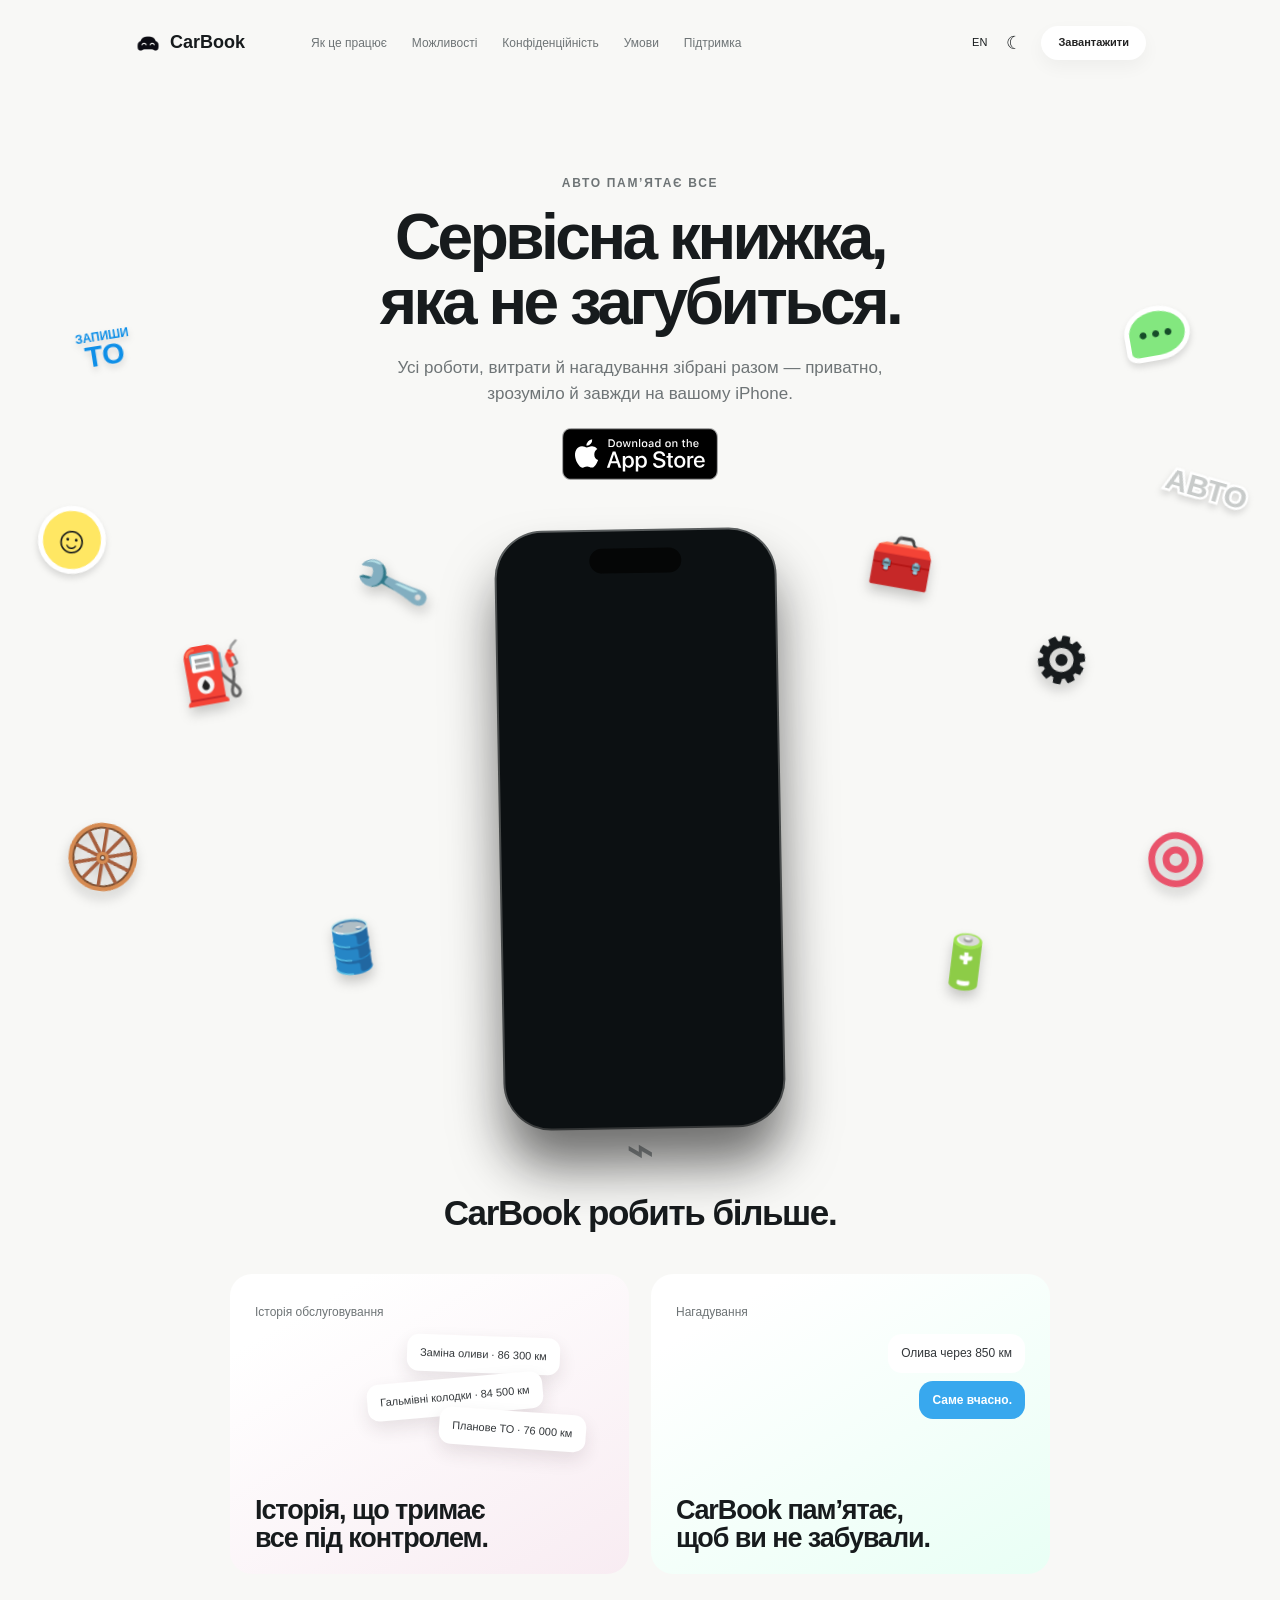
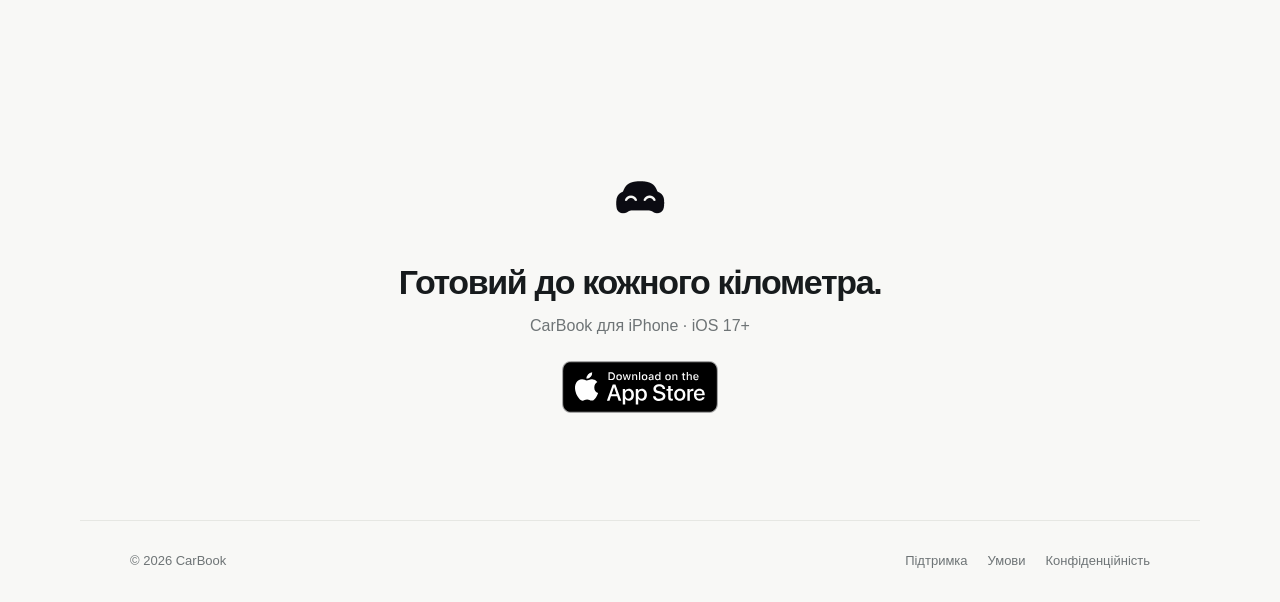
==== uk/index.html @ eee09c9c "Publish CarBook website" ====
<!doctype html>
<html lang="uk"><head><meta charset="utf-8"><meta name="viewport" content="width=device-width,initial-scale=1"><meta name="theme-color" content="#dedede"><title>CarBook — авто пам’ятає все</title><meta name="description" content="Історія обслуговування, пробіг і нагадування про авто в одному приватному застосунку для iPhone."><link rel="icon" href="../assets/carbook-logo-transparent-v3.png"><script src="../assets/preferences.js?v=2"></script><link rel="stylesheet" href="../assets/style.css?v=11"><link rel="stylesheet" href="../assets/site-header.css?v=5"></head>
<body class="landing"><a class="skip" href="#main">Перейти до вмісту</a><div class="page-canvas"><header><a class="brand" href="index.html"><img src="../assets/carbook-logo-transparent-v3.png" width="28" height="28" alt="">CarBook</a><nav aria-label="Головна навігація"><a href="#how">Як це працює</a><a href="#features">Можливості</a><a href="privacy.html">Конфіденційність</a><a href="terms.html">Умови</a><a href="support.html">Підтримка</a></nav><div class="controls"><a class="language" href="../index.html" lang="en">EN</a><button id="theme" data-icon-only="true" type="button" aria-label="Колірна тема" data-light="Світла" data-dark="Темна">☾</button><a class="nav-cta" href="#download">Завантажити</a></div></header>
<main id="main"><section class="hero" id="how"><div class="hero-copy"><p class="kicker">АВТО ПАМ’ЯТАЄ ВСЕ</p><h1>Сервісна книжка,<br>яка не загубиться.</h1><p>Усі роботи, витрати й нагадування зібрані разом — приватно, зрозуміло й завжди на вашому iPhone.</p><button class="app-store-cta" type="button" disabled title="Посилання на App Store буде додано згодом"><img src="../assets/app-store-badge.svg" width="156" height="52" alt="Download on the App Store"></button></div><div class="sticker sticker-blue"><span>ЗАПИШИ</span><strong>ТО</strong></div><div class="sticker sticker-green">●●●</div><div class="sticker sticker-yellow">☺</div><div class="sticker sticker-fuel" aria-hidden="true">⛽</div><div class="sticker sticker-wheel" aria-hidden="true">🛞</div><div class="sticker sticker-brake" aria-hidden="true">◎</div><div class="sticker sticker-gear" aria-hidden="true">⚙</div><div class="sticker sticker-oil" aria-hidden="true">🛢️</div><div class="sticker sticker-battery" aria-hidden="true">🔋</div><div class="sticker sticker-wrench" aria-hidden="true">🔧</div><div class="sticker sticker-tools" aria-hidden="true">🧰</div><div class="sticker sticker-white">АВТО</div><div class="phone-scene"><div class="phone"><div class="speaker"></div><div class="screen-slides"><div class="theme-slides light-slides"><img src="../assets/screen-uk-light-1.png" width="1206" height="2622" alt="Огляд автомобіля в CarBook у світлій темі"><img src="../assets/screen-uk-light-2.png" width="1206" height="2622" alt="Нагадування CarBook у світлій темі"><img src="../assets/screen-uk-light-3.png" width="1206" height="2622" alt="Додавання запису в CarBook у світлій темі"></div><div class="theme-slides dark-slides"><img src="../assets/screen-uk-dark-1.png" width="1206" height="2622" alt="Огляд автомобіля в CarBook у темній темі"><img src="../assets/screen-uk-dark-2.png" width="1206" height="2622" alt="Додавання заправки в CarBook у темній темі"><img src="../assets/screen-uk-dark-3.png" width="1206" height="2622" alt="Автомобілі CarBook у темній темі"></div></div></div></div></section>
<section class="features" id="features"><div class="little-car">⌁</div><h2>CarBook робить більше.</h2><div class="feature-grid"><article class="feature-card records"><span class="card-label">Історія обслуговування</span><div class="record-stack"><span>Заміна оливи · 86 300 км</span><span>Гальмівні колодки · 84 500 км</span><span>Планове ТО · 76 000 км</span></div><h3>Історія, що тримає все під контролем.</h3></article><article class="feature-card reminders"><span class="card-label">Нагадування</span><div class="reminder-chat"><span>Олива через 850 км</span><b>Саме вчасно.</b></div><h3>CarBook пам’ятає, щоб ви не забували.</h3></article></div></section>
<section class="download" id="download"><img src="../assets/carbook-logo-transparent-v3.png" width="64" height="64" alt="CarBook"><h2>Готовий до кожного кілометра.</h2><p>CarBook для iPhone · iOS 17+</p><button class="app-store-cta download-store-cta" type="button" disabled title="Посилання на App Store буде додано згодом"><img src="../assets/app-store-badge.svg" width="156" height="52" alt="Download on the App Store"></button></section></main><footer><span>© 2026 CarBook</span><nav><a href="support.html">Підтримка</a><a href="terms.html">Умови</a><a href="privacy.html">Конфіденційність</a></nav></footer></div></body></html>
---- assets/style.css ----
:root{color-scheme:light;--outer:#dedede;--paper:#f8f8f6;--text:#171b1d;--muted:#6e7476;--line:#e6e7e3;--ink:#172225;--accent:#148add}
html[data-theme=dark]{color-scheme:dark;--outer:#121517;--paper:#1b1f21;--text:#f5f6f3;--muted:#a6abad;--line:#343a3c;--ink:#f2f5f5;--accent:#69bfff}
*{box-sizing:border-box}html{scroll-behavior:smooth;scroll-padding-top:80px}body{margin:0;background:var(--outer);color:var(--text);font:16px/1.55 -apple-system,BlinkMacSystemFont,"Segoe UI",sans-serif;-webkit-font-smoothing:antialiased}a{color:inherit;text-underline-offset:4px}a:focus-visible,button:focus-visible,summary:focus-visible{outline:3px solid var(--accent);outline-offset:4px}.skip{position:fixed;left:16px;top:-90px;z-index:50;background:var(--paper);padding:8px}.skip:focus{top:12px}.page-canvas{width:min(1120px,calc(100% - 120px));margin:92px auto;background:var(--paper);overflow:hidden;box-shadow:0 1px 0 #0000000a}.landing main{max-width:none;padding:0}.hero{position:relative;min-height:970px;padding:88px 70px 0;text-align:center;overflow:hidden}.hero-copy{position:relative;z-index:4;width:min(570px,100%);margin:auto}.kicker{margin:0 0 12px;color:var(--muted);font-size:12px;font-weight:700;letter-spacing:.14em}.hero h1{margin:0;font-size:clamp(46px,5vw,68px);line-height:1.02;letter-spacing:-.055em}.hero-copy>p:not(.kicker){max-width:510px;margin:20px auto;color:var(--muted);font-size:17px}.primary-cta,.nav-cta{display:inline-flex;align-items:center;justify-content:center;border-radius:999px;background:var(--ink);color:var(--paper);font-weight:650;text-decoration:none}.primary-cta{min-height:44px;padding:0 24px;font-size:14px}.phone-scene{position:absolute;z-index:3;left:50%;top:395px;width:440px;height:560px;transform:translateX(-50%)}.phone{position:absolute;left:50%;top:0;width:278px;height:596px;padding:10px;border-radius:46px;background:#0c1012;box-shadow:0 38px 52px #1119,0 0 0 2px #5e6263;transform:translateX(-50%) rotate(-1deg);overflow:hidden}.phone:before{content:"";position:absolute;z-index:3;top:17px;left:50%;width:92px;height:25px;border-radius:18px;background:#050606;transform:translateX(-50%)}.phone img{display:block;width:100%;height:100%;border-radius:37px;object-fit:cover;object-position:top}.prop{position:absolute;display:grid;place-items:center;font-weight:800;box-shadow:0 14px 24px #1821262c}.wrench{right:16px;top:22px;width:84px;height:28px;border-radius:10px;background:#34393c;color:#9da3a5;transform:rotate(28deg)}.key{right:-6px;top:340px;width:110px;height:48px;border-radius:40px;background:#1f2c46;color:#111827;transform:rotate(-7deg)}.tag{left:-40px;top:350px;width:92px;height:56px;padding:10px;border-radius:8px;background:#158ddd;color:#fff;font-size:12px;line-height:1.1;transform:rotate(14deg)}.sticker{position:absolute;z-index:2;display:grid;place-items:center;font-weight:900;filter:drop-shadow(0 4px 3px #0002);user-select:none}.sticker-blue{left:8%;top:215px;color:#0e8fe8;transform:rotate(-9deg);font-size:15px;line-height:.9}.sticker-blue span{font-size:12px}.sticker-blue strong{font-size:29px}.sticker-green{right:9%;top:215px;width:66px;height:54px;border:5px solid #fff;border-radius:50% 50% 50% 18%;background:#83e77f;color:#164d29;letter-spacing:3px;transform:rotate(-10deg)}.sticker-yellow{left:-22px;top:390px;width:68px;height:68px;border:5px solid #fff;border-radius:50%;background:#ffe763;font-size:38px;transform:rotate(7deg)}.sticker-red{left:14%;top:510px;width:64px;height:62px;border:5px solid #fff;border-radius:19px;background:#ef7058;color:#fff;font-size:34px;transform:rotate(-10deg)}.sticker-pink{left:5%;top:690px;width:68px;height:68px;border:5px solid #fff;border-radius:50%;background:#ef5e8b;color:#fff;font-size:44px}.sticker-orange{right:5%;top:665px;width:64px;height:70px;border:5px solid #fff;border-radius:14px;background:#f49e57;color:#fff;font-size:35px;transform:rotate(-8deg)}.sticker-note{right:18%;top:495px;width:58px;height:65px;border:5px solid #fff;border-radius:12px;background:#ffd767;color:#a86b00;font-size:33px;transform:rotate(8deg)}.sticker-white{right:-8px;top:365px;color:#c8cbca;font-size:30px;-webkit-text-stroke:5px #fff;paint-order:stroke fill;transform:rotate(16deg)}
.features{padding:20px 70px 90px;text-align:center}.little-car{height:56px;font-size:48px;line-height:1;color:#929798}.features>h2{margin:4px 0 34px;font-size:35px;letter-spacing:-.04em}.feature-grid{display:grid;grid-template-columns:1fr 1fr;gap:22px;max-width:820px;margin:auto}.feature-card{position:relative;min-height:300px;padding:25px;text-align:left;border-radius:22px;overflow:hidden}.records{background:linear-gradient(150deg,#fff 15%,#f8ecf2)}.reminders{background:linear-gradient(150deg,#fff 15%,#e9fff5)}html[data-theme=dark] .records{background:linear-gradient(150deg,#272b2e,#3a2932)}html[data-theme=dark] .reminders{background:linear-gradient(150deg,#272b2e,#183a2c)}.card-label{font-size:12px;color:var(--muted)}.feature-card h3{position:absolute;left:25px;bottom:22px;max-width:270px;margin:0;font-size:27px;line-height:1.02;letter-spacing:-.04em}.record-stack{position:absolute;top:62px;right:-18px;width:280px;height:125px}.record-stack span{position:absolute;padding:10px 13px;border-radius:12px;background:#fff;color:#34383b;box-shadow:0 8px 18px #33242c1c;font-size:11px;white-space:nowrap}.record-stack span:nth-child(1){top:0;left:40px;transform:rotate(2deg)}.record-stack span:nth-child(2){top:42px;left:0;transform:rotate(-5deg)}.record-stack span:nth-child(3){top:75px;left:72px;transform:rotate(4deg)}.reminder-chat{position:absolute;top:60px;right:25px;display:grid;gap:8px}.reminder-chat span,.reminder-chat b{display:block;max-width:220px;padding:10px 13px;border-radius:14px;font-size:12px}.reminder-chat span{background:#fff;color:#34383b}.reminder-chat b{justify-self:end;background:#38a8ee;color:#fff}.download{padding:100px 24px;text-align:center;border-top:1px solid var(--line)}.download img{border-radius:15px}.download h2{margin:20px 0 5px;font-size:34px;letter-spacing:-.04em}.download p{margin:0 0 22px;color:var(--muted)}.download button{border:0;border-radius:999px;background:var(--ink);color:var(--paper);padding:13px 22px;font:inherit;font-weight:650}.landing footer{display:flex;align-items:center;gap:24px;padding:30px 50px;border-top:1px solid var(--line);color:var(--muted);font-size:13px}.landing footer nav{display:flex;gap:20px;margin-left:auto}.landing footer a{text-decoration:none}
html{background:var(--outer)}body:not(.landing){width:min(1120px,calc(100% - 120px));min-height:calc(100vh - 184px);margin:92px auto;background:var(--paper);box-shadow:0 1px 0 #0000000a}body:not(.landing) main{max-width:900px;margin:auto;padding:0 24px}.legal{max-width:760px;margin:auto;padding:70px 0 100px}.legal h1{font-size:clamp(40px,6vw,58px);line-height:1.05;letter-spacing:-.04em}.legal h2{margin-top:40px}.legal p,.legal .updated{color:var(--muted)}.eyebrow{font-size:12px;color:var(--accent);letter-spacing:.12em}.lead{font-size:18px}.button{display:inline-block;color:var(--accent)}details{padding:19px 0;border-bottom:1px solid var(--line)}summary{cursor:pointer;font-weight:650}details p{font-size:15px}body:not(.landing)>footer{max-width:none;margin:auto;padding:30px 50px;border-top:1px solid var(--line);display:flex;justify-content:space-between;color:var(--muted);font-size:13px}.download>img{border-radius:0}html[data-theme=light] .download>img{filter:invert(1)}
@media(max-width:900px){.page-canvas,body:not(.landing){width:calc(100% - 36px);margin:18px auto}.hero{padding-left:30px;padding-right:30px}.features{padding-left:30px;padding-right:30px}.sticker-blue{left:3%}.sticker-green{right:3%}}
@media(max-width:650px){.page-canvas,body:not(.landing){width:100%;margin:0}.hero{min-height:900px;padding:65px 20px 0}.hero h1{font-size:48px}.hero-copy>p:not(.kicker){font-size:16px}.phone-scene{top:390px;transform:translateX(-50%) scale(.84);transform-origin:top center}.sticker{transform:scale(.72)}.sticker-blue{top:300px}.sticker-green{top:320px}.sticker-yellow{top:470px}.sticker-red{top:610px;left:2%}.sticker-note{top:565px;right:4%}.sticker-pink,.sticker-orange,.sticker-white{display:none}.features{padding:10px 20px 70px}.feature-grid{grid-template-columns:1fr}.feature-card{min-height:285px}.landing footer{padding:25px 20px;flex-wrap:wrap}.landing footer nav{width:100%;margin:0}.download{padding:75px 20px}.legal{padding:48px 0 72px}body:not(.landing)>footer{padding:25px 20px}}
@media(prefers-reduced-motion:reduce){html{scroll-behavior:auto}}
.app-store-cta{display:inline-block;margin-bottom:34px;padding:0;border:0;background:transparent;line-height:0;cursor:default}.app-store-cta img{display:block;width:156px;height:auto;border-radius:0}.download .app-store-cta{margin:0;padding:0;border:0;background:transparent}.download .app-store-cta img{width:156px;height:auto;border-radius:0}.phone-scene{top:445px}.hero{min-height:1020px}.phone>.screen-slides{position:absolute;inset:10px;border-radius:37px;overflow:hidden}.phone>.screen-slides img{position:absolute;inset:0;width:100%;height:100%;border-radius:37px;object-fit:cover;opacity:0;animation:phoneSlides 9s infinite}.phone>.screen-slides img:nth-child(1){animation-delay:0s}.phone>.screen-slides img:nth-child(2){animation-delay:3s}.phone>.screen-slides img:nth-child(3){animation-delay:6s}@keyframes phoneSlides{0%,29%{opacity:1}33%,96%{opacity:0}100%{opacity:1}}@media(max-width:650px){.phone-scene{top:455px}.hero{min-height:960px}}@media(prefers-reduced-motion:reduce){.phone>.screen-slides img{animation:none;opacity:0}.phone>.screen-slides img:first-child{opacity:1}}
.theme-slides{display:none;position:absolute;inset:0}.theme-slides.light-slides{display:block}html[data-theme=dark] .theme-slides.light-slides{display:none}html[data-theme=dark] .theme-slides.dark-slides{display:block}.phone>.screen-slides .theme-slides img:nth-child(1){animation-delay:0s}.phone>.screen-slides .theme-slides img:nth-child(2){animation-delay:3s}.phone>.screen-slides .theme-slides img:nth-child(3){animation-delay:6s}@media(prefers-reduced-motion:reduce){.phone>.screen-slides .theme-slides img{opacity:0}.phone>.screen-slides .theme-slides img:first-child{opacity:1}}

/* Full-viewport shell with the original content measure preserved. */
html,body{background:var(--paper)}
.page-canvas{width:100%;margin:0;background:var(--paper);box-shadow:none}
.landing header,.hero,.features,.landing footer{width:min(1120px,100%);margin-left:auto;margin-right:auto}
body:not(.landing){width:100%;min-height:100vh;margin:0;background:var(--paper);box-shadow:none}
body:not(.landing)>header{width:min(1120px,100%);margin-left:auto;margin-right:auto}
body:not(.landing)>footer{width:min(1120px,100%);margin-left:auto;margin-right:auto}
@media(max-width:900px){.page-canvas,body:not(.landing){width:100%;margin:0}}

/* Themed sticker field spans the viewport while the core hero content stays centered. */
.page-canvas{overflow:visible}
.hero{width:100%;max-width:none;overflow:visible}
.sticker-blue{left:max(28px,6vw);top:245px}
.sticker-green{right:max(30px,7vw);top:220px}
.sticker-yellow{left:max(18px,3vw);top:420px}
.sticker-white{right:max(18px,2.5vw);top:380px}
.sticker-fuel,.sticker-wheel,.sticker-brake,.sticker-gear{border:5px solid #fff;filter:drop-shadow(0 5px 5px #0002)}
.sticker-fuel{left:max(70px,15vw);top:555px;width:68px;height:68px;border-radius:18px;background:#65b7ed;font-size:34px;transform:rotate(-9deg)}
.sticker-wheel{left:max(24px,6vw);top:725px;width:72px;height:72px;border-radius:50%;background:#222;color:#e9eeef;font-size:54px;line-height:1;transform:rotate(8deg)}
.sticker-brake{right:max(28px,7vw);top:710px;width:72px;height:72px;border-radius:50%;background:#ef5e78;color:#fff;font-size:50px;line-height:1;transform:rotate(-7deg)}
.sticker-gear{right:max(90px,17vw);top:520px;width:70px;height:70px;border-radius:18px;background:#f1a24f;color:#fff;font-size:44px;transform:rotate(10deg)}
@media(max-width:650px){.hero{overflow:hidden}.sticker-blue{left:3%;top:300px}.sticker-green{right:3%;top:320px}.sticker-yellow{left:-12px;top:470px}.sticker-white{display:none}.sticker-fuel{left:2%;top:610px}.sticker-gear{right:2%;top:585px}.sticker-wheel,.sticker-brake{display:none}}

/* Parts keep their own silhouettes: no surrounding cards, rings or tiles. */
.sticker-fuel,.sticker-wheel,.sticker-brake,.sticker-gear,.sticker-oil,.sticker-battery,.sticker-wrench,.sticker-tools{width:auto;height:auto;border:0;border-radius:0;background:transparent;color:var(--text);font-size:54px;line-height:1;filter:drop-shadow(0 7px 6px #0003)}
.sticker-fuel{left:max(72px,14vw);top:560px;transform:rotate(-10deg)}
.sticker-wheel{left:max(26px,5vw);top:740px;font-size:62px;transform:rotate(9deg)}
.sticker-brake{right:max(28px,6vw);top:735px;color:#e9536b;font-size:68px;transform:rotate(-8deg)}
.sticker-gear{right:max(85px,15vw);top:545px;font-size:62px;transform:rotate(12deg)}
.sticker-oil{left:max(150px,25vw);top:835px;font-size:51px;transform:rotate(-8deg)}
.sticker-battery{right:max(145px,22vw);top:850px;font-size:52px;transform:rotate(7deg)}
.sticker-wrench{left:max(170px,28vw);top:470px;font-size:54px;transform:rotate(-18deg)}
.sticker-tools{right:max(175px,27vw);top:450px;font-size:52px;transform:rotate(10deg)}
@media(max-width:900px){.sticker-wrench{left:20vw}.sticker-tools{right:19vw}.sticker-oil{left:18vw}.sticker-battery{right:17vw}}
@media(max-width:650px){.sticker-fuel{left:2%;top:610px}.sticker-gear{right:3%;top:590px}.sticker-wrench{left:7%;top:760px}.sticker-wheel,.sticker-brake,.sticker-oil,.sticker-battery,.sticker-tools{display:none}}
.download{border-top:0}
---- assets/site-header.css ----
header{position:relative;z-index:20;display:flex;align-items:center;gap:28px;padding:26px 54px;background:transparent}header .brand{display:flex;align-items:center;gap:8px;font-size:18px;font-weight:750;text-decoration:none}header .brand img{width:28px;height:28px;border-radius:0;object-fit:contain}html[data-theme=light] header .brand img{filter:invert(1)}header nav{display:flex;gap:25px;margin-left:38px}header nav a{color:var(--muted);font-size:12px;text-decoration:none}header nav a:hover{color:var(--text)}header .controls{display:flex;align-items:center;gap:13px;margin-left:auto}header .language{font-size:11px;text-decoration:none}header #theme{width:28px;height:28px;padding:0;border:0;background:none;color:inherit;font-size:18px;cursor:pointer}.nav-cta{min-height:34px;padding:0 17px;background:#fff!important;color:#222!important;box-shadow:0 7px 18px #0000000b;font-size:11px}
@media(max-width:900px){header{padding:22px 26px;gap:18px}header nav{display:none}header .controls{margin-left:auto}}
@media(max-width:480px){header{padding:18px 20px}.nav-cta{display:none}header .brand{font-size:17px}}
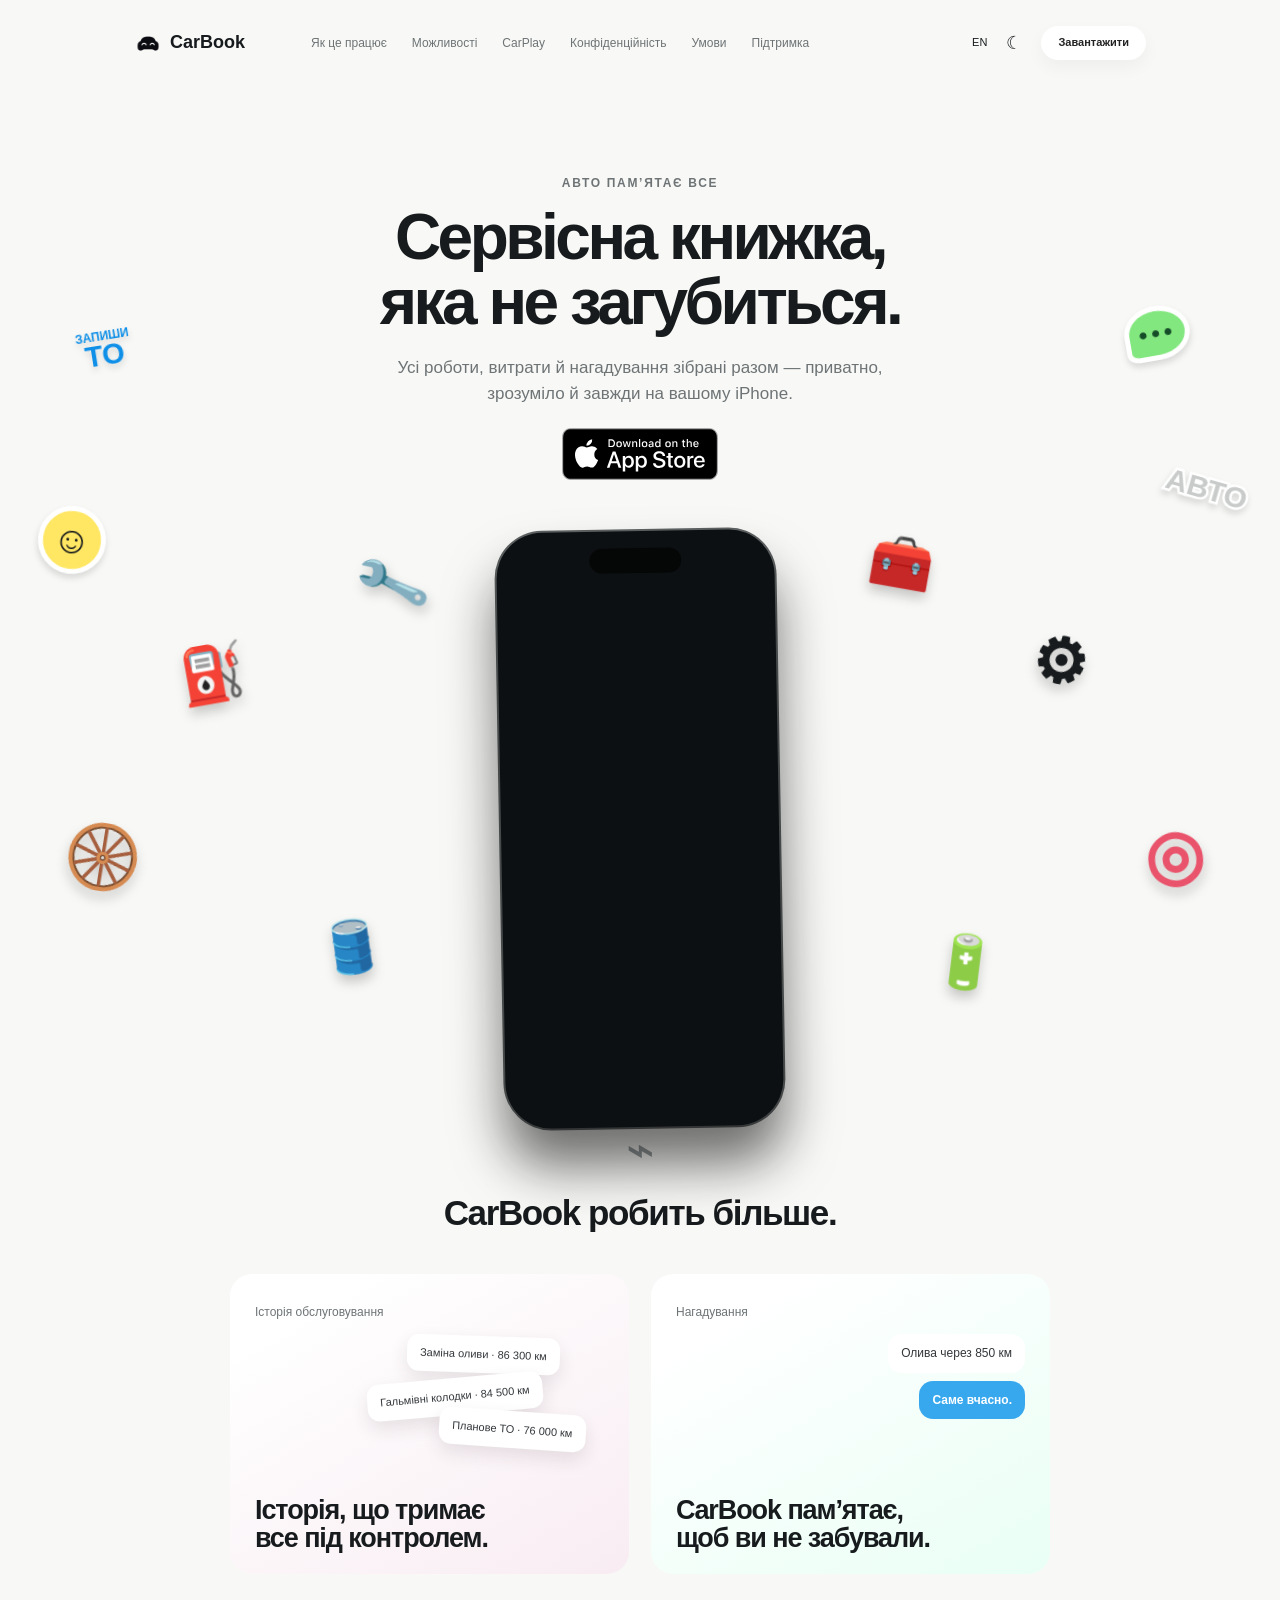
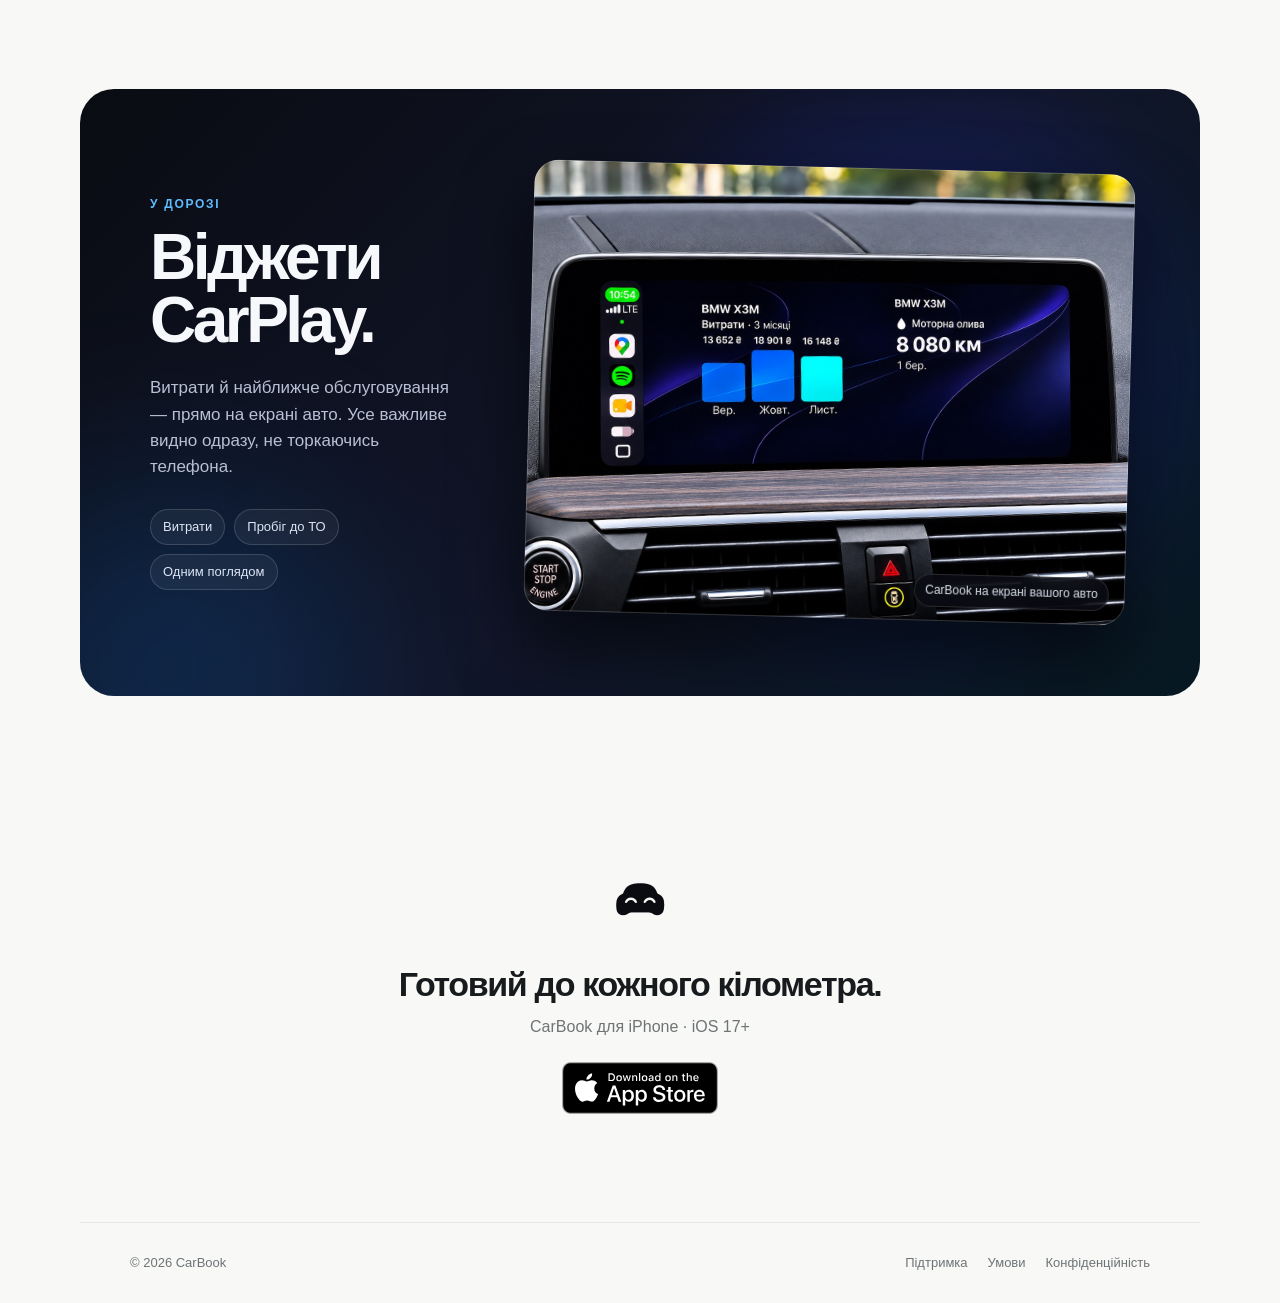
==== commit 0c1a2272: "Add CarPlay widgets section to landing page" ====
--- a/uk/index.html
+++ b/uk/index.html
@@ -1,6 +1,7 @@
 <!doctype html>
-<html lang="uk"><head><meta charset="utf-8"><meta name="viewport" content="width=device-width,initial-scale=1"><meta name="theme-color" content="#dedede"><title>CarBook — авто пам’ятає все</title><meta name="description" content="Історія обслуговування, пробіг і нагадування про авто в одному приватному застосунку для iPhone."><link rel="icon" href="../assets/carbook-logo-transparent-v3.png"><script src="../assets/preferences.js?v=2"></script><link rel="stylesheet" href="../assets/style.css?v=11"><link rel="stylesheet" href="../assets/site-header.css?v=5"></head>
-<body class="landing"><a class="skip" href="#main">Перейти до вмісту</a><div class="page-canvas"><header><a class="brand" href="index.html"><img src="../assets/carbook-logo-transparent-v3.png" width="28" height="28" alt="">CarBook</a><nav aria-label="Головна навігація"><a href="#how">Як це працює</a><a href="#features">Можливості</a><a href="privacy.html">Конфіденційність</a><a href="terms.html">Умови</a><a href="support.html">Підтримка</a></nav><div class="controls"><a class="language" href="../index.html" lang="en">EN</a><button id="theme" data-icon-only="true" type="button" aria-label="Колірна тема" data-light="Світла" data-dark="Темна">☾</button><a class="nav-cta" href="#download">Завантажити</a></div></header>
+<html lang="uk"><head><meta charset="utf-8"><meta name="viewport" content="width=device-width,initial-scale=1"><meta name="theme-color" content="#dedede"><title>CarBook — авто пам’ятає все</title><meta name="description" content="Історія обслуговування, пробіг і нагадування про авто в одному приватному застосунку для iPhone."><link rel="icon" href="../assets/carbook-logo-transparent-v3.png"><script src="../assets/preferences.js?v=2"></script><link rel="stylesheet" href="../assets/style.css?v=12"><link rel="stylesheet" href="../assets/site-header.css?v=5"></head>
+<body class="landing"><a class="skip" href="#main">Перейти до вмісту</a><div class="page-canvas"><header><a class="brand" href="index.html"><img src="../assets/carbook-logo-transparent-v3.png" width="28" height="28" alt="">CarBook</a><nav aria-label="Головна навігація"><a href="#how">Як це працює</a><a href="#features">Можливості</a><a href="#carplay">CarPlay</a><a href="privacy.html">Конфіденційність</a><a href="terms.html">Умови</a><a href="support.html">Підтримка</a></nav><div class="controls"><a class="language" href="../index.html" lang="en">EN</a><button id="theme" data-icon-only="true" type="button" aria-label="Колірна тема" data-light="Світла" data-dark="Темна">☾</button><a class="nav-cta" href="#download">Завантажити</a></div></header>
 <main id="main"><section class="hero" id="how"><div class="hero-copy"><p class="kicker">АВТО ПАМ’ЯТАЄ ВСЕ</p><h1>Сервісна книжка,<br>яка не загубиться.</h1><p>Усі роботи, витрати й нагадування зібрані разом — приватно, зрозуміло й завжди на вашому iPhone.</p><button class="app-store-cta" type="button" disabled title="Посилання на App Store буде додано згодом"><img src="../assets/app-store-badge.svg" width="156" height="52" alt="Download on the App Store"></button></div><div class="sticker sticker-blue"><span>ЗАПИШИ</span><strong>ТО</strong></div><div class="sticker sticker-green">●●●</div><div class="sticker sticker-yellow">☺</div><div class="sticker sticker-fuel" aria-hidden="true">⛽</div><div class="sticker sticker-wheel" aria-hidden="true">🛞</div><div class="sticker sticker-brake" aria-hidden="true">◎</div><div class="sticker sticker-gear" aria-hidden="true">⚙</div><div class="sticker sticker-oil" aria-hidden="true">🛢️</div><div class="sticker sticker-battery" aria-hidden="true">🔋</div><div class="sticker sticker-wrench" aria-hidden="true">🔧</div><div class="sticker sticker-tools" aria-hidden="true">🧰</div><div class="sticker sticker-white">АВТО</div><div class="phone-scene"><div class="phone"><div class="speaker"></div><div class="screen-slides"><div class="theme-slides light-slides"><img src="../assets/screen-uk-light-1.png" width="1206" height="2622" alt="Огляд автомобіля в CarBook у світлій темі"><img src="../assets/screen-uk-light-2.png" width="1206" height="2622" alt="Нагадування CarBook у світлій темі"><img src="../assets/screen-uk-light-3.png" width="1206" height="2622" alt="Додавання запису в CarBook у світлій темі"></div><div class="theme-slides dark-slides"><img src="../assets/screen-uk-dark-1.png" width="1206" height="2622" alt="Огляд автомобіля в CarBook у темній темі"><img src="../assets/screen-uk-dark-2.png" width="1206" height="2622" alt="Додавання заправки в CarBook у темній темі"><img src="../assets/screen-uk-dark-3.png" width="1206" height="2622" alt="Автомобілі CarBook у темній темі"></div></div></div></div></section>
 <section class="features" id="features"><div class="little-car">⌁</div><h2>CarBook робить більше.</h2><div class="feature-grid"><article class="feature-card records"><span class="card-label">Історія обслуговування</span><div class="record-stack"><span>Заміна оливи · 86 300 км</span><span>Гальмівні колодки · 84 500 км</span><span>Планове ТО · 76 000 км</span></div><h3>Історія, що тримає все під контролем.</h3></article><article class="feature-card reminders"><span class="card-label">Нагадування</span><div class="reminder-chat"><span>Олива через 850 км</span><b>Саме вчасно.</b></div><h3>CarBook пам’ятає, щоб ви не забували.</h3></article></div></section>
+<section class="carplay" id="carplay"><div class="carplay-copy"><p class="kicker">У ДОРОЗІ</p><h2>Віджети CarPlay.</h2><p>Витрати й найближче обслуговування — прямо на екрані авто. Усе важливе видно одразу, не торкаючись телефона.</p><div class="carplay-chips" aria-label="Можливості віджетів CarPlay"><span>Витрати</span><span>Пробіг до ТО</span><span>Одним поглядом</span></div></div><figure class="carplay-visual"><div class="carplay-glow" aria-hidden="true"></div><img src="../assets/carplay-widgets.jpg" width="1456" height="1094" loading="lazy" alt="Віджети витрат і моторної оливи CarBook на екрані Apple CarPlay"><figcaption>CarBook на екрані вашого авто</figcaption></figure></section>
 <section class="download" id="download"><img src="../assets/carbook-logo-transparent-v3.png" width="64" height="64" alt="CarBook"><h2>Готовий до кожного кілометра.</h2><p>CarBook для iPhone · iOS 17+</p><button class="app-store-cta download-store-cta" type="button" disabled title="Посилання на App Store буде додано згодом"><img src="../assets/app-store-badge.svg" width="156" height="52" alt="Download on the App Store"></button></section></main><footer><span>© 2026 CarBook</span><nav><a href="support.html">Підтримка</a><a href="terms.html">Умови</a><a href="privacy.html">Конфіденційність</a></nav></footer></div></body></html>
--- a/assets/style.css
+++ b/assets/style.css
@@ -45,3 +45,11 @@
 @media(max-width:900px){.sticker-wrench{left:20vw}.sticker-tools{right:19vw}.sticker-oil{left:18vw}.sticker-battery{right:17vw}}
 @media(max-width:650px){.sticker-fuel{left:2%;top:610px}.sticker-gear{right:3%;top:590px}.sticker-wrench{left:7%;top:760px}.sticker-wheel,.sticker-brake,.sticker-oil,.sticker-battery,.sticker-tools{display:none}}
 .download{border-top:0}
+
+/* CarPlay widgets: a cinematic product moment between features and download. */
+.carplay{position:relative;display:grid;grid-template-columns:minmax(250px,.76fr) minmax(0,1.45fr);align-items:center;gap:64px;width:min(1120px,calc(100% - 80px));margin:25px auto 70px;padding:78px 70px;border-radius:34px;background:linear-gradient(135deg,#0a0c13 0%,#111528 55%,#071923 100%);color:#f7f8fb;overflow:hidden;isolation:isolate}
+.carplay:before{content:"";position:absolute;z-index:-1;inset:auto auto -150px -90px;width:360px;height:360px;border-radius:50%;background:#157ee8;filter:blur(100px);opacity:.22}
+.carplay-copy{position:relative;z-index:2}.carplay .kicker{color:#5ebcff}.carplay h2{margin:0;font-size:clamp(40px,5vw,66px);line-height:.98;letter-spacing:-.055em}.carplay-copy>p:not(.kicker){max-width:390px;margin:24px 0 28px;color:#b8c0d3;font-size:17px}.carplay-chips{display:flex;flex-wrap:wrap;gap:9px}.carplay-chips span{padding:7px 12px;border:1px solid #ffffff26;border-radius:999px;background:#ffffff0d;color:#dce5f5;font-size:13px;white-space:nowrap}
+.carplay-visual{position:relative;margin:0;transform:rotate(1.5deg)}.carplay-visual:before{content:"";position:absolute;z-index:2;inset:0;border:1px solid #ffffff30;border-radius:24px;pointer-events:none}.carplay-visual img{position:relative;z-index:1;display:block;width:100%;height:auto;border-radius:24px;box-shadow:0 34px 70px #0009;object-fit:cover}.carplay-glow{position:absolute;inset:-18%;background:radial-gradient(circle at 60% 45%,#203cff55,transparent 58%);filter:blur(22px)}.carplay-visual figcaption{position:absolute;z-index:3;right:16px;bottom:14px;padding:6px 10px;border:1px solid #ffffff20;border-radius:999px;background:#090b12b8;color:#dbe0eb;font-size:12px;backdrop-filter:blur(14px)}
+@media(max-width:900px){.carplay{grid-template-columns:1fr;gap:42px;width:calc(100% - 36px);padding:62px 48px}.carplay-copy>p:not(.kicker){max-width:600px}.carplay-visual{width:min(720px,100%);margin:auto}}
+@media(max-width:650px){.carplay{width:calc(100% - 24px);margin:10px auto 48px;padding:48px 22px 26px;border-radius:26px}.carplay h2{font-size:43px}.carplay-copy>p:not(.kicker){font-size:16px}.carplay-visual{transform:none}.carplay-visual img,.carplay-visual:before{border-radius:17px}.carplay-visual figcaption{display:none}}
